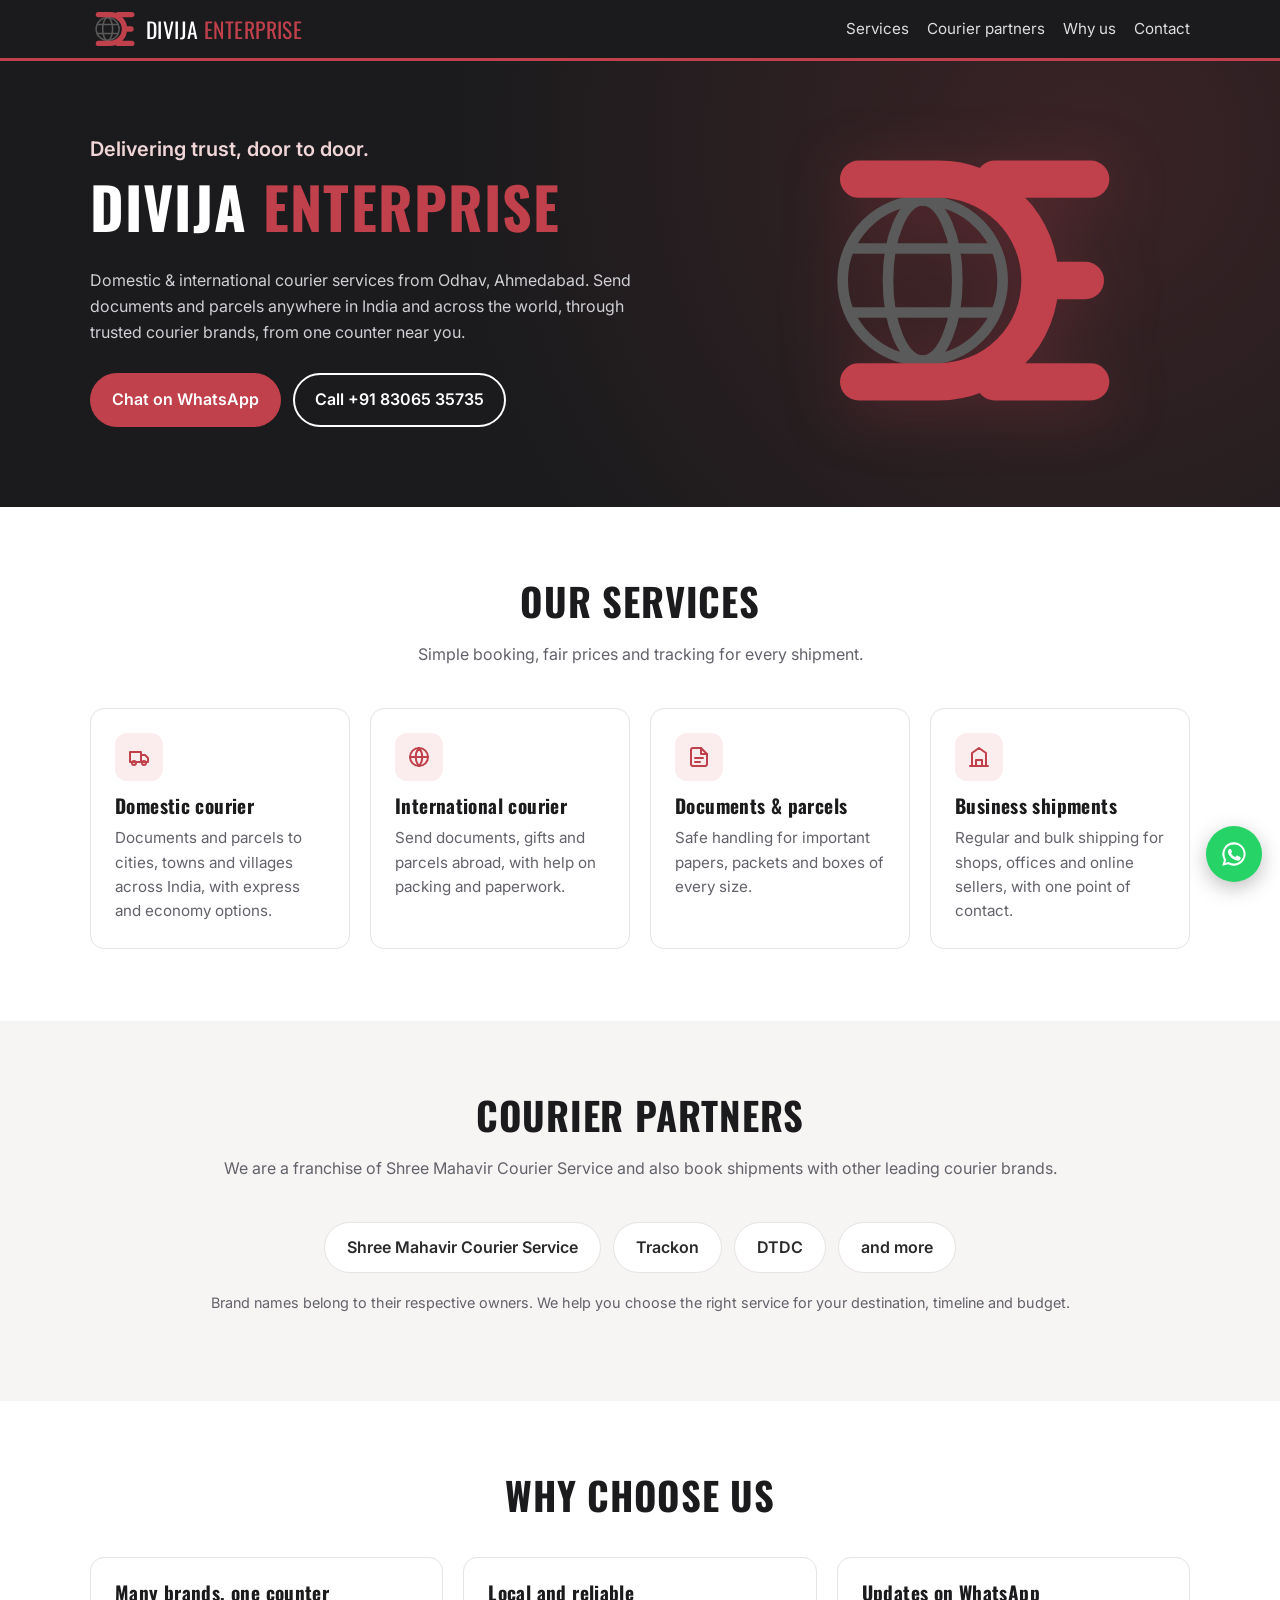
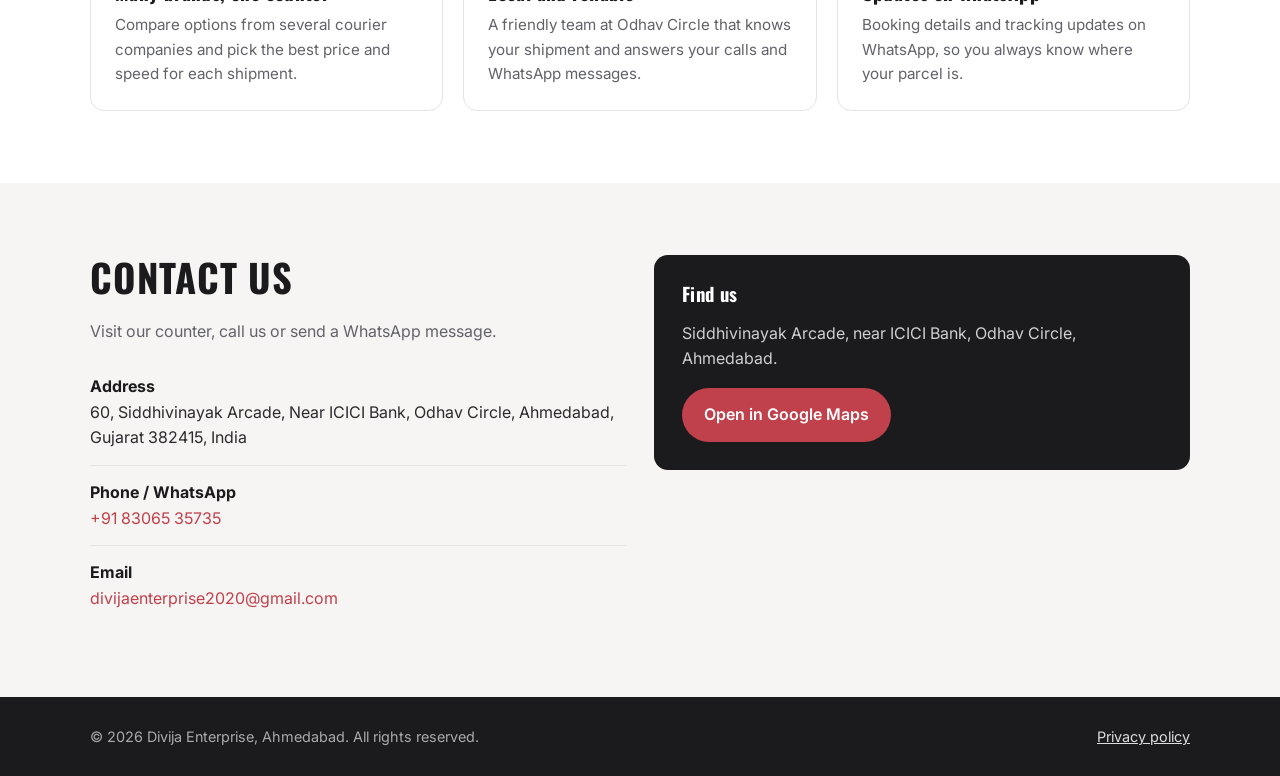
==== index.html @ 978f0c05 "Divija Enterprise website" ====
<!doctype html>
<html lang="en">
<head>
  <meta charset="utf-8">
  <meta name="viewport" content="width=device-width, initial-scale=1">
  <title>Divija Enterprise | Domestic &amp; International Courier Services, Odhav, Ahmedabad</title>
  <meta name="description" content="Divija Enterprise, Odhav, Ahmedabad: domestic and international courier services for documents and parcels. Franchise of Shree Mahavir Courier Service; we also book with Trackon, DTDC and other courier brands.">
  <link rel="icon" href="logo.svg" type="image/svg+xml">
  <link rel="preconnect" href="https://fonts.googleapis.com">
  <link rel="preconnect" href="https://fonts.gstatic.com" crossorigin>
  <link href="https://fonts.googleapis.com/css2?family=Inter:wght@400;600&family=Oswald:wght@500;700&display=swap" rel="stylesheet">
  <link rel="stylesheet" href="style.css">
</head>
<body>

<header class="site-header">
  <div class="wrap">
    <a class="brand" href="#top">
      <img src="logo.svg" alt="" width="46" height="38">
      <span class="brand-name">Divija <span>Enterprise</span></span>
    </a>
    <nav class="nav" aria-label="Main">
      <a href="#services">Services</a>
      <a href="#partners">Courier partners</a>
      <a href="#why">Why us</a>
      <a href="#contact">Contact</a>
    </nav>
  </div>
</header>

<main id="top">
  <section class="hero">
    <div class="wrap">
      <div>
        <p class="tagline">Delivering trust, door to door.</p>
        <h1>Divija <span>Enterprise</span></h1>
        <p class="lead">Domestic &amp; international courier services from Odhav, Ahmedabad. Send documents and parcels anywhere in India and across the world, through trusted courier brands, from one counter near you.</p>
        <div class="hero-actions">
          <a class="btn btn-primary" href="https://wa.me/918306535735?text=Hi%20Divija%20Enterprise%2C%20I%20want%20to%20send%20a%20courier." rel="noopener">Chat on WhatsApp</a>
          <a class="btn btn-ghost" href="tel:+918306535735">Call +91 83065 35735</a>
        </div>
      </div>
      <img class="hero-logo" src="logo.svg" alt="Divija Enterprise logo" width="320" height="267">
    </div>
  </section>

  <section id="services">
    <div class="wrap">
      <div class="section-title">
        <h2>Our services</h2>
        <p>Simple booking, fair prices and tracking for every shipment.</p>
      </div>
      <div class="grid grid-4">
        <article class="card">
          <div class="icon" aria-hidden="true">
            <svg width="24" height="24" viewBox="0 0 24 24" fill="none" stroke="currentColor" stroke-width="2" stroke-linecap="round" stroke-linejoin="round"><path d="M3 7h11v10H3zM14 10h4l3 3v4h-7z"/><circle cx="7" cy="18" r="2"/><circle cx="17" cy="18" r="2"/></svg>
          </div>
          <h3>Domestic courier</h3>
          <p>Documents and parcels to cities, towns and villages across India, with express and economy options.</p>
        </article>
        <article class="card">
          <div class="icon" aria-hidden="true">
            <svg width="24" height="24" viewBox="0 0 24 24" fill="none" stroke="currentColor" stroke-width="2" stroke-linecap="round" stroke-linejoin="round"><circle cx="12" cy="12" r="9"/><path d="M3 12h18M12 3a14 14 0 0 1 0 18M12 3a14 14 0 0 0 0 18"/></svg>
          </div>
          <h3>International courier</h3>
          <p>Send documents, gifts and parcels abroad, with help on packing and paperwork.</p>
        </article>
        <article class="card">
          <div class="icon" aria-hidden="true">
            <svg width="24" height="24" viewBox="0 0 24 24" fill="none" stroke="currentColor" stroke-width="2" stroke-linecap="round" stroke-linejoin="round"><path d="M14 3H6a2 2 0 0 0-2 2v14a2 2 0 0 0 2 2h12a2 2 0 0 0 2-2V9z"/><path d="M14 3v6h6M8 13h8M8 17h5"/></svg>
          </div>
          <h3>Documents &amp; parcels</h3>
          <p>Safe handling for important papers, packets and boxes of every size.</p>
        </article>
        <article class="card">
          <div class="icon" aria-hidden="true">
            <svg width="24" height="24" viewBox="0 0 24 24" fill="none" stroke="currentColor" stroke-width="2" stroke-linecap="round" stroke-linejoin="round"><path d="M3 21h18M5 21V8l7-5 7 5v13"/><path d="M9 21v-6h6v6"/></svg>
          </div>
          <h3>Business shipments</h3>
          <p>Regular and bulk shipping for shops, offices and online sellers, with one point of contact.</p>
        </article>
      </div>
    </div>
  </section>

  <section id="partners" class="section-soft">
    <div class="wrap">
      <div class="section-title">
        <h2>Courier partners</h2>
        <p>We are a franchise of Shree Mahavir Courier Service and also book shipments with other leading courier brands.</p>
      </div>
      <div class="partners">
        <span class="partner">Shree Mahavir Courier Service</span>
        <span class="partner">Trackon</span>
        <span class="partner">DTDC</span>
        <span class="partner">and more</span>
      </div>
      <p class="note">Brand names belong to their respective owners. We help you choose the right service for your destination, timeline and budget.</p>
    </div>
  </section>

  <section id="why">
    <div class="wrap">
      <div class="section-title">
        <h2>Why choose us</h2>
      </div>
      <div class="grid grid-3">
        <div class="card">
          <h3>Many brands, one counter</h3>
          <p>Compare options from several courier companies and pick the best price and speed for each shipment.</p>
        </div>
        <div class="card">
          <h3>Local and reliable</h3>
          <p>A friendly team at Odhav Circle that knows your shipment and answers your calls and WhatsApp messages.</p>
        </div>
        <div class="card">
          <h3>Updates on WhatsApp</h3>
          <p>Booking details and tracking updates on WhatsApp, so you always know where your parcel is.</p>
        </div>
      </div>
    </div>
  </section>

  <section id="contact" class="contact section-soft">
    <div class="wrap">
      <div>
        <div class="section-title" style="text-align:left;margin-bottom:16px">
          <h2>Contact us</h2>
          <p>Visit our counter, call us or send a WhatsApp message.</p>
        </div>
        <ul class="contact-list">
          <li>
            <div><strong>Address</strong>60, Siddhivinayak Arcade, Near ICICI Bank, Odhav Circle, Ahmedabad, Gujarat 382415, India</div>
          </li>
          <li>
            <div><strong>Phone / WhatsApp</strong><a href="tel:+918306535735">+91 83065 35735</a></div>
          </li>
          <li>
            <div><strong>Email</strong><a href="mailto:divijaenterprise2020@gmail.com">divijaenterprise2020@gmail.com</a></div>
          </li>
        </ul>
      </div>
      <div class="map-card">
        <h3>Find us</h3>
        <p>Siddhivinayak Arcade, near ICICI Bank, Odhav Circle, Ahmedabad.</p>
        <a class="btn btn-primary" href="https://www.google.com/maps/search/?api=1&amp;query=Siddhivinayak+Arcade+Odhav+Circle+Ahmedabad+382415" target="_blank" rel="noopener">Open in Google Maps</a>
      </div>
    </div>
  </section>
</main>

<footer class="site-footer">
  <div class="wrap">
    <span>&copy; 2026 Divija Enterprise, Ahmedabad. All rights reserved.</span>
    <span><a href="privacy.html">Privacy policy</a></span>
  </div>
</footer>

<a class="wa-float" href="https://wa.me/918306535735" aria-label="Chat with Divija Enterprise on WhatsApp" rel="noopener">
  <svg width="28" height="28" viewBox="0 0 24 24" fill="currentColor" aria-hidden="true"><path d="M12 2a10 10 0 0 0-8.6 15.1L2 22l5-1.3A10 10 0 1 0 12 2zm0 18.2a8.2 8.2 0 0 1-4.2-1.2l-.3-.2-3 .8.8-2.9-.2-.3A8.2 8.2 0 1 1 12 20.2zm4.5-6.1c-.2-.1-1.5-.7-1.7-.8-.2-.1-.4-.1-.6.1l-.8 1c-.1.2-.3.2-.5.1a6.7 6.7 0 0 1-3.3-2.9c-.2-.4.2-.4.7-1.3.1-.2 0-.3 0-.4l-.8-1.8c-.2-.5-.4-.4-.6-.4h-.5a1 1 0 0 0-.7.3 3 3 0 0 0-.9 2.2 5.2 5.2 0 0 0 1.1 2.8 11.9 11.9 0 0 0 4.6 4c1.7.7 2.3.8 3.2.7a2.7 2.7 0 0 0 1.8-1.3 2.2 2.2 0 0 0 .2-1.3c-.1-.1-.2-.2-.4-.3z"/></svg>
</a>

</body>
</html>
---- style.css ----
:root {
  --red: #c0404b;
  --red-dark: #9e2f39;
  --ink: #1b1b1d;
  --ink-2: #2a2a2d;
  --text: #2b2b2e;
  --muted: #62626a;
  --line: #e6e3e1;
  --bg: #ffffff;
  --bg-soft: #f7f5f4;
  --radius: 14px;
}

* { box-sizing: border-box; }
html { scroll-behavior: smooth; }
body {
  margin: 0;
  font-family: "Inter", system-ui, -apple-system, "Segoe UI", Roboto, sans-serif;
  color: var(--text);
  background: var(--bg);
  line-height: 1.6;
}
img { max-width: 100%; display: block; }
a { color: var(--red); }
h1, h2, h3, .brand-name {
  font-family: "Oswald", "Arial Narrow", sans-serif;
  letter-spacing: 0.02em;
  line-height: 1.15;
  margin: 0 0 0.5em;
}
.wrap { width: min(1100px, 100% - 32px); margin-inline: auto; }

/* Header */
.site-header {
  background: var(--ink);
  color: #fff;
  position: sticky; top: 0; z-index: 10;
  border-bottom: 3px solid var(--red);
}
.site-header .wrap { display: flex; align-items: center; justify-content: space-between; gap: 16px; padding: 10px 0; }
.brand { display: flex; align-items: center; gap: 10px; color: #fff; text-decoration: none; }
.brand img { width: 46px; height: auto; }
.brand-name { font-size: 1.35rem; text-transform: uppercase; margin: 0; color: #fff; }
.brand-name span { color: var(--red); }
.nav { display: flex; gap: 18px; }
.nav a { color: #ddd; text-decoration: none; font-size: 0.95rem; }
.nav a:hover { color: #fff; }

/* Buttons */
.btn {
  display: inline-flex; align-items: center; gap: 8px;
  padding: 12px 20px; border-radius: 999px;
  font-weight: 600; text-decoration: none; font-size: 1rem;
  border: 2px solid transparent;
}
.btn-primary { background: var(--red); color: #fff; }
.btn-primary:hover { background: var(--red-dark); }
.btn-ghost { border-color: #fff; color: #fff; }
.btn-ghost:hover { background: rgba(255,255,255,0.08); }

/* Hero */
.hero {
  background: radial-gradient(circle at 85% 20%, #3a2326 0%, var(--ink) 55%);
  color: #fff;
  padding: 72px 0 80px;
}
.hero .wrap { display: grid; grid-template-columns: 1.3fr 1fr; gap: 40px; align-items: center; }
.hero h1 { font-size: clamp(2.2rem, 5vw, 3.6rem); text-transform: uppercase; }
.hero h1 span { color: var(--red); }
.tagline { font-size: 1.25rem; color: #f1d6d8; margin: 0 0 8px; font-weight: 600; }
.hero p.lead { color: #cfcfd4; max-width: 560px; margin: 0 0 28px; }
.hero-actions { display: flex; flex-wrap: wrap; gap: 12px; }
.hero-logo { justify-self: center; width: min(320px, 80%); filter: drop-shadow(0 10px 30px rgba(192,64,75,0.25)); }

/* Sections */
section { padding: 72px 0; }
.section-soft { background: var(--bg-soft); }
.section-title { text-align: center; margin-bottom: 40px; }
.section-title h2 { font-size: clamp(1.7rem, 3.5vw, 2.4rem); text-transform: uppercase; color: var(--ink); }
.section-title p { color: var(--muted); margin: 0; }

.grid { display: grid; gap: 20px; }
.grid-4 { grid-template-columns: repeat(4, 1fr); }
.grid-3 { grid-template-columns: repeat(3, 1fr); }

.card {
  background: #fff; border: 1px solid var(--line); border-radius: var(--radius);
  padding: 24px;
}
.card .icon {
  width: 48px; height: 48px; border-radius: 12px;
  background: #fbeced; color: var(--red);
  display: grid; place-items: center; margin-bottom: 14px;
}
.card h3 { font-size: 1.2rem; color: var(--ink); }
.card p { margin: 0; color: var(--muted); font-size: 0.95rem; }

.partners { display: flex; flex-wrap: wrap; justify-content: center; gap: 12px; }
.partner {
  padding: 12px 22px; border-radius: 999px; background: #fff;
  border: 1px solid var(--line); font-weight: 600; color: var(--ink-2);
}
.note { text-align: center; color: var(--muted); font-size: 0.9rem; margin-top: 18px; }

.why li { margin-bottom: 10px; }

/* Contact */
.contact .wrap { display: grid; grid-template-columns: 1fr 1fr; gap: 28px; align-items: start; }
.contact-list { list-style: none; padding: 0; margin: 0; }
.contact-list li { display: flex; gap: 14px; padding: 14px 0; border-bottom: 1px solid var(--line); }
.contact-list li:last-child { border-bottom: 0; }
.contact-list strong { display: block; color: var(--ink); }
.contact-list a { text-decoration: none; }
.map-card { background: var(--ink); color: #fff; border-radius: var(--radius); padding: 28px; }
.map-card p { color: #cfcfd4; }

/* Footer */
.site-footer { background: var(--ink); color: #aaa; padding: 28px 0; font-size: 0.9rem; }
.site-footer .wrap { display: flex; flex-wrap: wrap; justify-content: space-between; gap: 12px; }
.site-footer a { color: #ddd; }

/* Legal page */
.legal { padding: 56px 0 72px; }
.legal .wrap { max-width: 820px; }
.legal h1 { font-size: 2.2rem; color: var(--ink); text-transform: uppercase; }
.legal h2 { font-size: 1.3rem; color: var(--ink); margin-top: 1.8em; }
.legal .updated { color: var(--muted); }

/* WhatsApp float */
.wa-float {
  position: fixed; right: 18px; bottom: 18px; z-index: 20;
  width: 56px; height: 56px; border-radius: 50%;
  background: #25d366; color: #fff; display: grid; place-items: center;
  box-shadow: 0 6px 20px rgba(0,0,0,0.25);
}

@media (max-width: 900px) {
  .grid-4 { grid-template-columns: repeat(2, 1fr); }
  .grid-3 { grid-template-columns: 1fr; }
  .hero .wrap, .contact .wrap { grid-template-columns: 1fr; }
  .hero-logo { order: -1; width: 180px; }
}
@media (max-width: 600px) {
  .nav { display: none; }
  .grid-4 { grid-template-columns: 1fr; }
  section { padding: 52px 0; }
  .hero { padding: 48px 0 56px; }
}
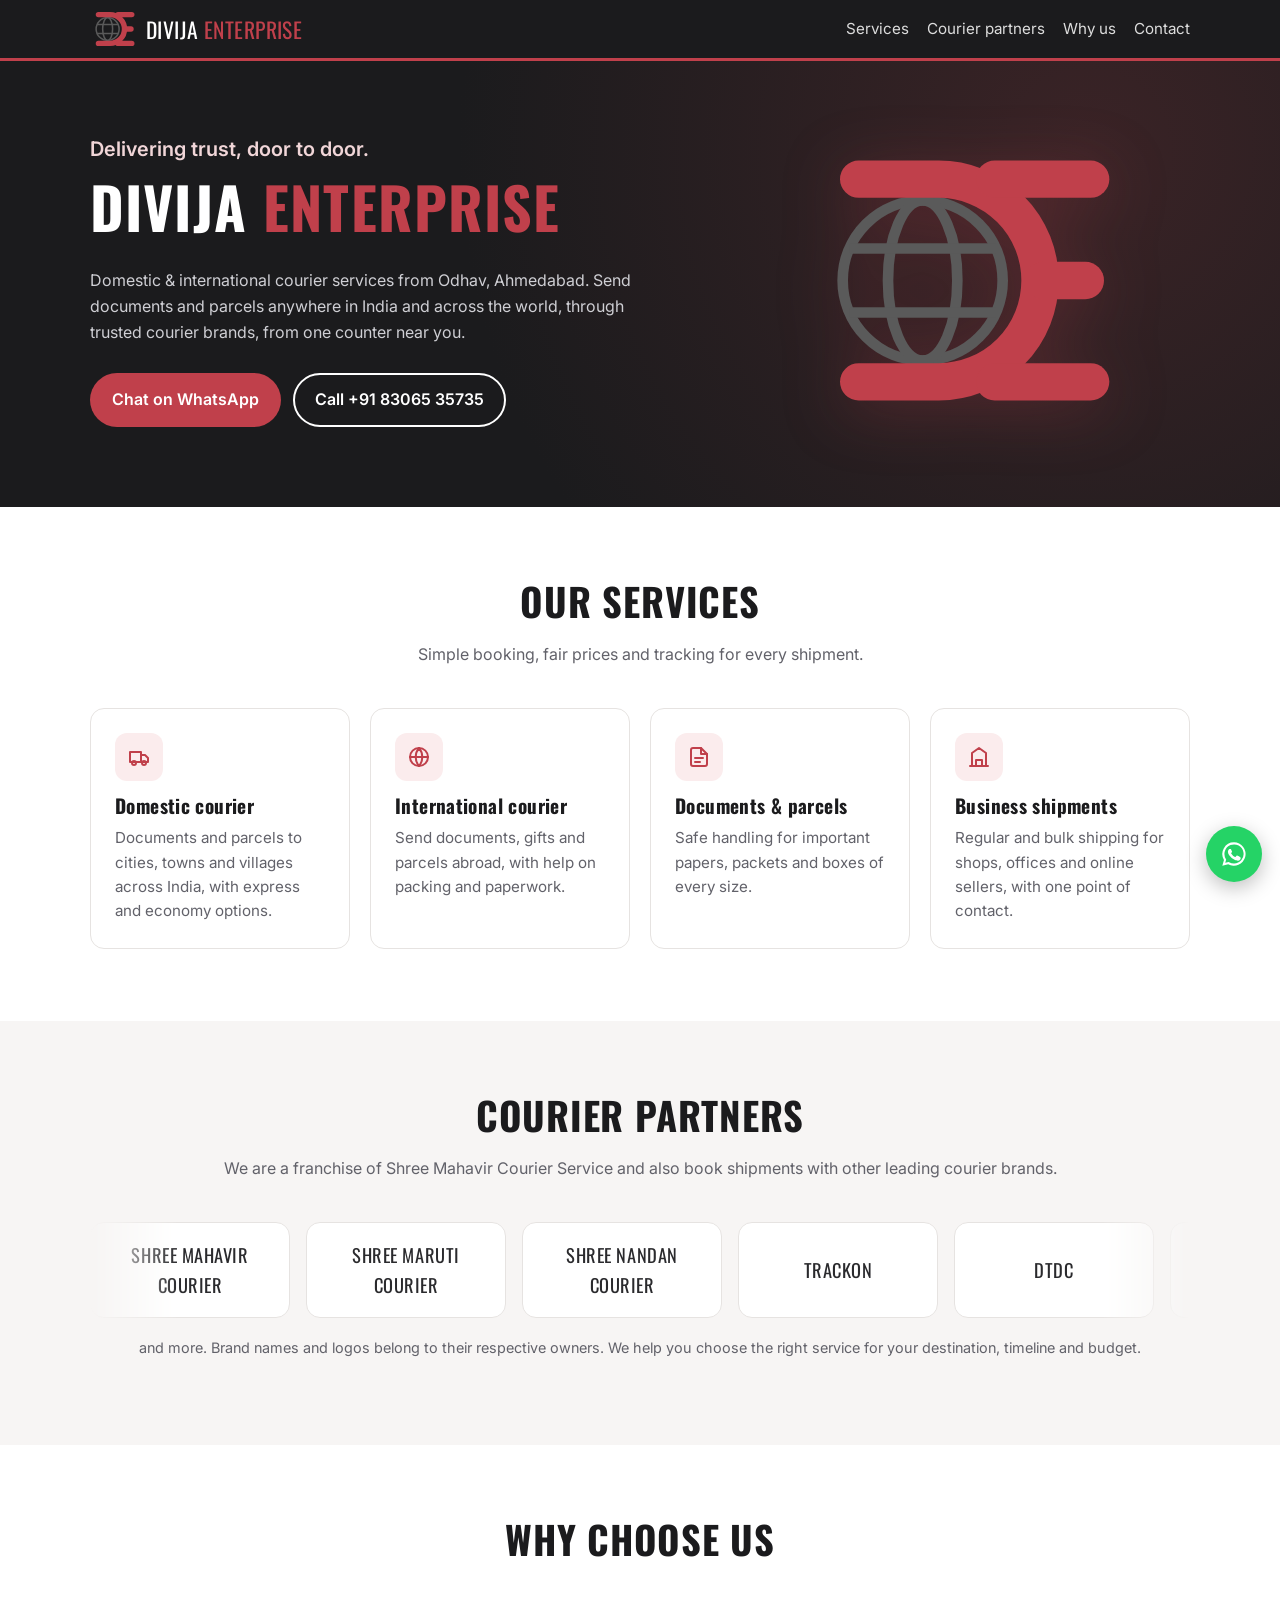
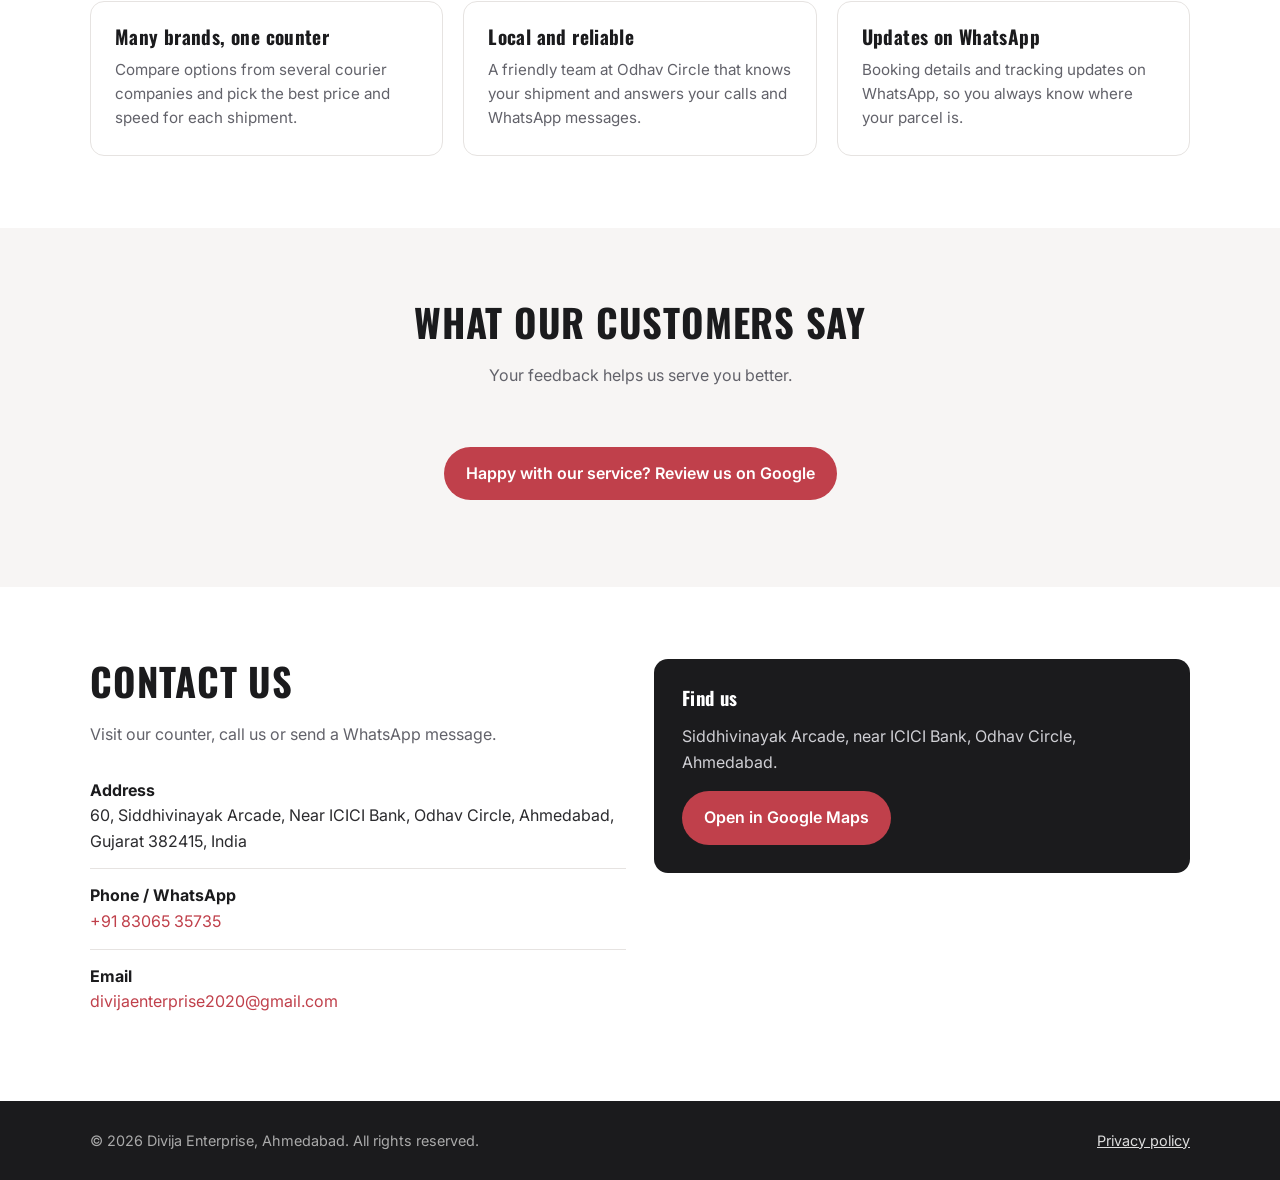
==== commit 157aaf11: "Partner slider and reviews section" ====
--- a/index.html
+++ b/index.html
@@ -89,13 +89,26 @@
         <h2>Courier partners</h2>
         <p>We are a franchise of Shree Mahavir Courier Service and also book shipments with other leading courier brands.</p>
       </div>
-      <div class="partners">
-        <span class="partner">Shree Mahavir Courier Service</span>
-        <span class="partner">Trackon</span>
-        <span class="partner">DTDC</span>
-        <span class="partner">and more</span>
+      <!-- Partner slider. To show a brand's official logo, put the file at partners/<file>.png
+           (the names below); until the file exists, the brand's name is shown instead. -->
+      <div class="slider" aria-label="Courier partners">
+        <div class="slider-track">
+          <div class="logo-tile"><img src="partners/mahavir.png" alt="Shree Mahavir Courier Service" onerror="this.remove()"><span>Shree Mahavir Courier</span></div>
+          <div class="logo-tile"><img src="partners/maruti.png" alt="Shree Maruti Courier" onerror="this.remove()"><span>Shree Maruti Courier</span></div>
+          <div class="logo-tile"><img src="partners/nandan.png" alt="Shree Nandan Courier" onerror="this.remove()"><span>Shree Nandan Courier</span></div>
+          <div class="logo-tile"><img src="partners/trackon.png" alt="Trackon" onerror="this.remove()"><span>Trackon</span></div>
+          <div class="logo-tile"><img src="partners/dtdc.png" alt="DTDC" onerror="this.remove()"><span>DTDC</span></div>
+          <div class="logo-tile"><img src="partners/madhur.png" alt="Madhur Courier" onerror="this.remove()"><span>Madhur Courier</span></div>
+          <!-- Copy of the same tiles so the loop is seamless (hidden from screen readers). -->
+          <div class="logo-tile" aria-hidden="true"><img src="partners/mahavir.png" alt="" onerror="this.remove()"><span>Shree Mahavir Courier</span></div>
+          <div class="logo-tile" aria-hidden="true"><img src="partners/maruti.png" alt="" onerror="this.remove()"><span>Shree Maruti Courier</span></div>
+          <div class="logo-tile" aria-hidden="true"><img src="partners/nandan.png" alt="" onerror="this.remove()"><span>Shree Nandan Courier</span></div>
+          <div class="logo-tile" aria-hidden="true"><img src="partners/trackon.png" alt="" onerror="this.remove()"><span>Trackon</span></div>
+          <div class="logo-tile" aria-hidden="true"><img src="partners/dtdc.png" alt="" onerror="this.remove()"><span>DTDC</span></div>
+          <div class="logo-tile" aria-hidden="true"><img src="partners/madhur.png" alt="" onerror="this.remove()"><span>Madhur Courier</span></div>
+        </div>
       </div>
-      <p class="note">Brand names belong to their respective owners. We help you choose the right service for your destination, timeline and budget.</p>
+      <p class="note">and more. Brand names and logos belong to their respective owners. We help you choose the right service for your destination, timeline and budget.</p>
     </div>
   </section>
 
@@ -121,7 +134,26 @@
     </div>
   </section>
 
-  <section id="contact" class="contact section-soft">
+  <section id="reviews" class="section-soft">
+    <div class="wrap">
+      <div class="section-title">
+        <h2>What our customers say</h2>
+        <p>Your feedback helps us serve you better.</p>
+      </div>
+      <div class="grid grid-3">
+        <!-- Add real customer reviews only (with the customer's permission). Copy this block for each one:
+        <figure class="card testimonial">
+          <div class="stars" aria-label="5 out of 5 stars">★★★★★</div>
+          <blockquote>"The customer's own words."</blockquote>
+          <figcaption><strong>Customer name</strong><span>Area, City</span></figcaption>
+        </figure>
+        -->
+      </div>
+      <p class="note"><a class="btn btn-primary" href="https://www.google.com/maps/search/?api=1&amp;query=Divija+Enterprise+Odhav+Ahmedabad" target="_blank" rel="noopener">Happy with our service? Review us on Google</a></p>
+    </div>
+  </section>
+
+  <section id="contact" class="contact">
     <div class="wrap">
       <div>
         <div class="section-title" style="text-align:left;margin-bottom:16px">
--- a/style.css
+++ b/style.css
@@ -95,11 +95,35 @@
 .card h3 { font-size: 1.2rem; color: var(--ink); }
 .card p { margin: 0; color: var(--muted); font-size: 0.95rem; }
 
-.partners { display: flex; flex-wrap: wrap; justify-content: center; gap: 12px; }
-.partner {
-  padding: 12px 22px; border-radius: 999px; background: #fff;
-  border: 1px solid var(--line); font-weight: 600; color: var(--ink-2);
+/* Partner logo slider */
+.slider {
+  overflow: hidden;
+  mask-image: linear-gradient(90deg, transparent, #000 8%, #000 92%, transparent);
+  -webkit-mask-image: linear-gradient(90deg, transparent, #000 8%, #000 92%, transparent);
 }
+.slider-track { display: flex; gap: 16px; width: max-content; animation: slide 30s linear infinite; }
+.slider:hover .slider-track { animation-play-state: paused; }
+@keyframes slide { to { transform: translateX(calc(-50% - 8px)); } }
+.logo-tile {
+  flex: 0 0 auto; width: 200px; height: 96px; padding: 14px 18px;
+  display: grid; place-items: center; text-align: center;
+  background: #fff; border: 1px solid var(--line); border-radius: var(--radius);
+  font-family: "Oswald", "Arial Narrow", sans-serif; font-size: 1.15rem;
+  letter-spacing: 0.03em; text-transform: uppercase; color: var(--ink-2);
+}
+.logo-tile img { max-height: 64px; max-width: 160px; object-fit: contain; }
+.logo-tile:has(img) span { display: none; }
+@media (prefers-reduced-motion: reduce) {
+  .slider-track { animation: none; flex-wrap: wrap; justify-content: center; width: auto; }
+  .slider-track [aria-hidden="true"] { display: none; }
+}
+
+/* Testimonials */
+.testimonial { margin: 0; display: flex; flex-direction: column; gap: 12px; }
+.testimonial .stars { color: #e3a008; letter-spacing: 2px; }
+.testimonial blockquote { margin: 0; color: var(--text); font-size: 1rem; }
+.testimonial figcaption strong { display: block; color: var(--ink); }
+.testimonial figcaption span { color: var(--muted); font-size: 0.9rem; }
 .note { text-align: center; color: var(--muted); font-size: 0.9rem; margin-top: 18px; }
 
 .why li { margin-bottom: 10px; }
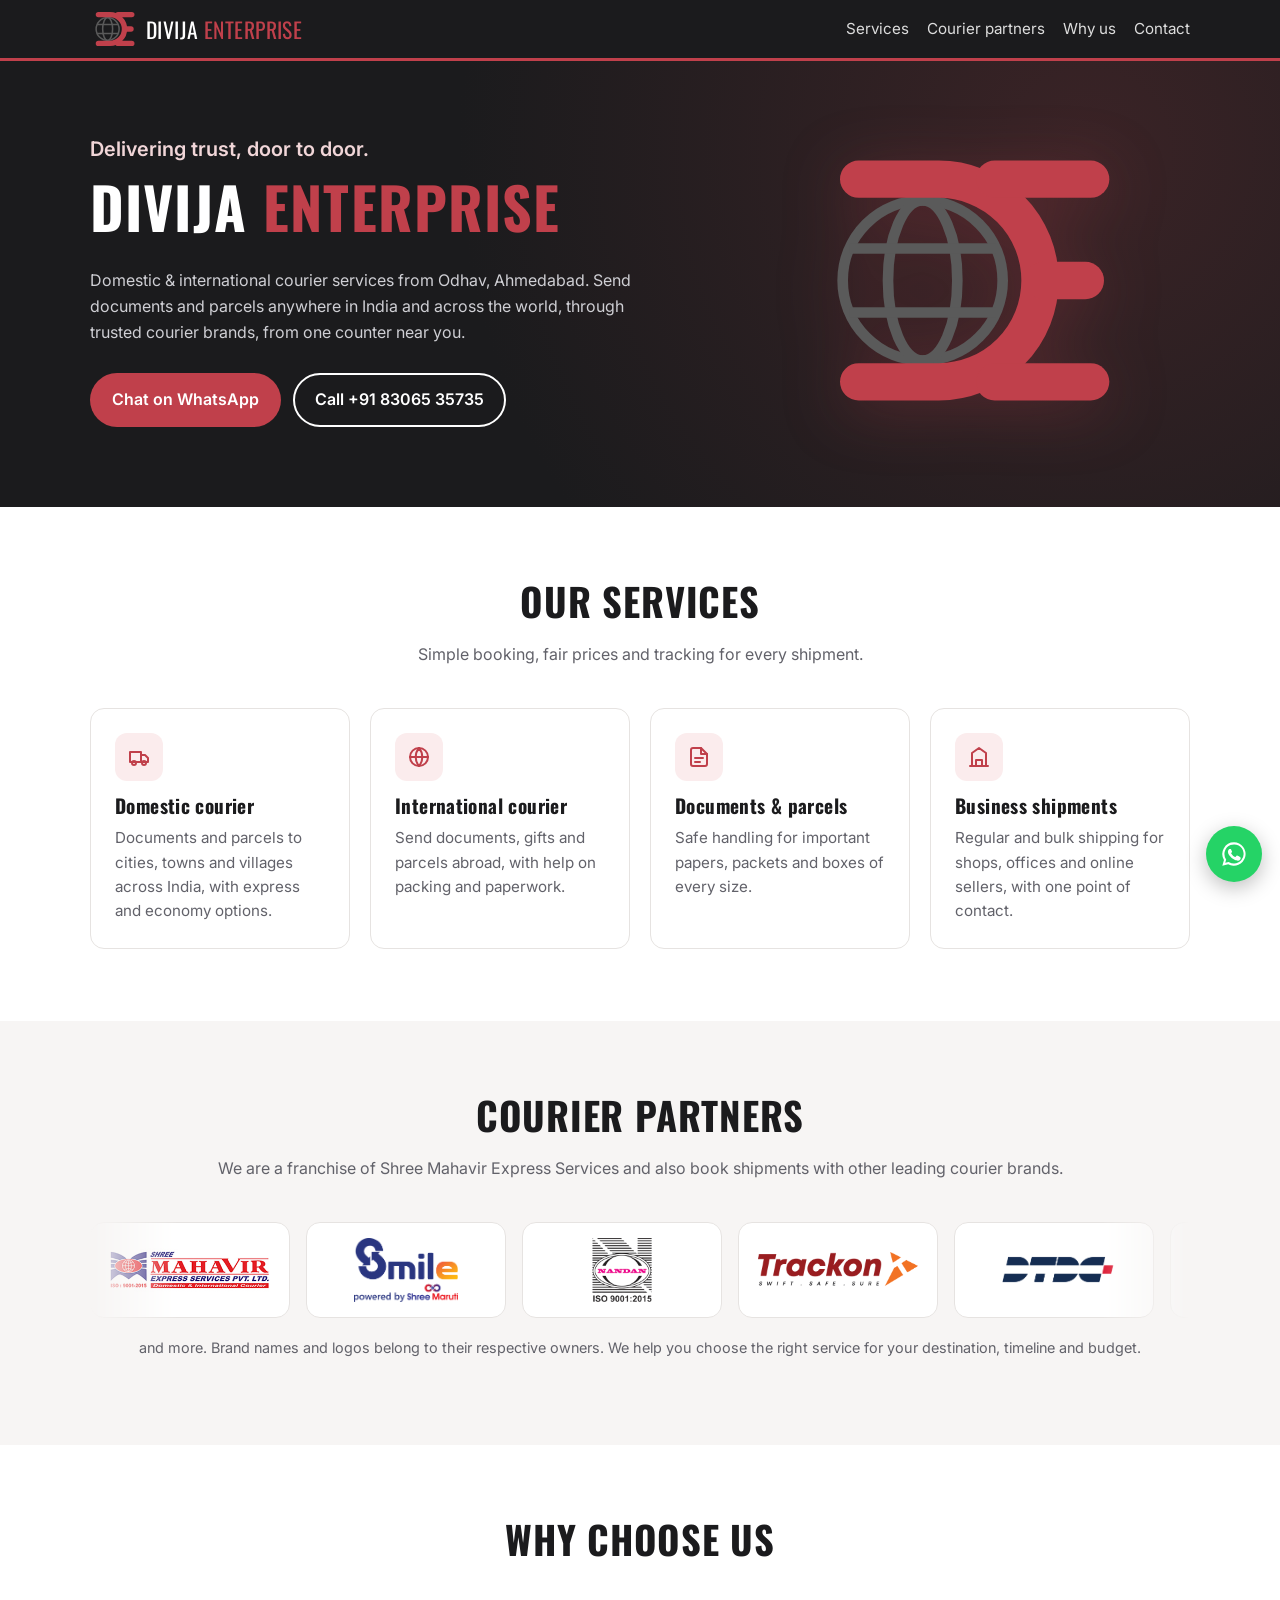
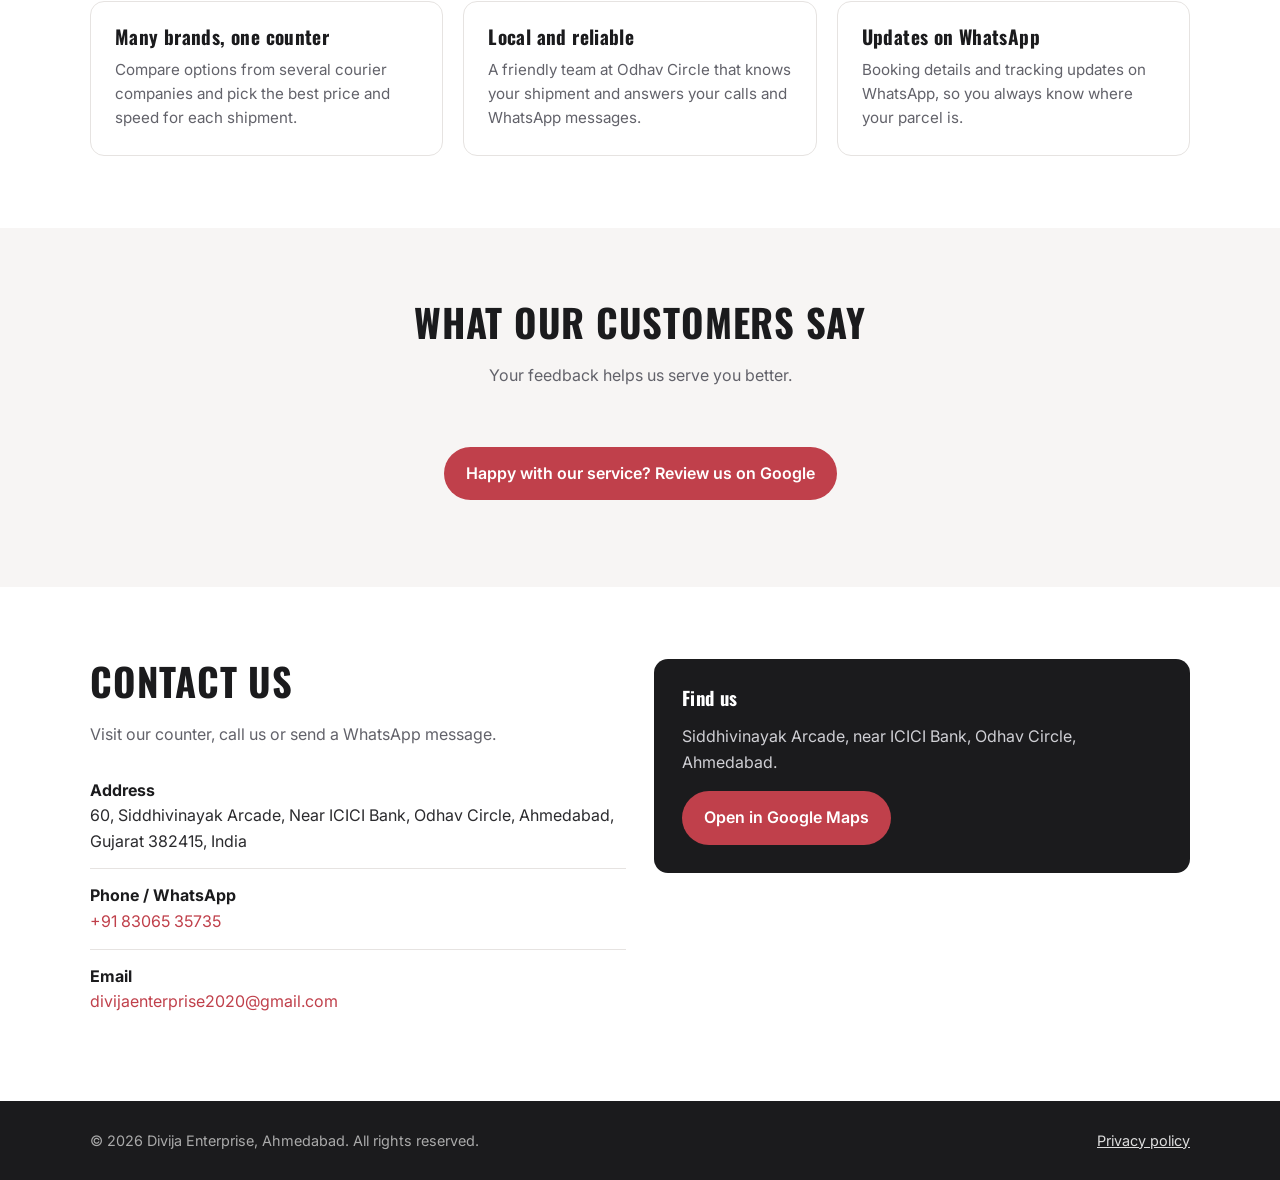
==== commit b3ab37eb: "Courier partner logos" ====
--- a/index.html
+++ b/index.html
@@ -4,7 +4,7 @@
   <meta charset="utf-8">
   <meta name="viewport" content="width=device-width, initial-scale=1">
   <title>Divija Enterprise | Domestic &amp; International Courier Services, Odhav, Ahmedabad</title>
-  <meta name="description" content="Divija Enterprise, Odhav, Ahmedabad: domestic and international courier services for documents and parcels. Franchise of Shree Mahavir Courier Service; we also book with Trackon, DTDC and other courier brands.">
+  <meta name="description" content="Divija Enterprise, Odhav, Ahmedabad: domestic and international courier services for documents and parcels. Franchise of Shree Mahavir Express Services; we also book with Trackon, DTDC and other courier brands.">
   <link rel="icon" href="logo.svg" type="image/svg+xml">
   <link rel="preconnect" href="https://fonts.googleapis.com">
   <link rel="preconnect" href="https://fonts.gstatic.com" crossorigin>
@@ -87,23 +87,23 @@
     <div class="wrap">
       <div class="section-title">
         <h2>Courier partners</h2>
-        <p>We are a franchise of Shree Mahavir Courier Service and also book shipments with other leading courier brands.</p>
+        <p>We are a franchise of Shree Mahavir Express Services and also book shipments with other leading courier brands.</p>
       </div>
       <!-- Partner slider. To show a brand's official logo, put the file at partners/<file>.png
            (the names below); until the file exists, the brand's name is shown instead. -->
       <div class="slider" aria-label="Courier partners">
         <div class="slider-track">
-          <div class="logo-tile"><img src="partners/mahavir.png" alt="Shree Mahavir Courier Service" onerror="this.remove()"><span>Shree Mahavir Courier</span></div>
+          <div class="logo-tile"><img src="partners/mahavir.jpg" alt="Shree Mahavir Express Services" onerror="this.remove()"><span>Shree Mahavir Express Services</span></div>
           <div class="logo-tile"><img src="partners/maruti.png" alt="Shree Maruti Courier" onerror="this.remove()"><span>Shree Maruti Courier</span></div>
           <div class="logo-tile"><img src="partners/nandan.png" alt="Shree Nandan Courier" onerror="this.remove()"><span>Shree Nandan Courier</span></div>
-          <div class="logo-tile"><img src="partners/trackon.png" alt="Trackon" onerror="this.remove()"><span>Trackon</span></div>
+          <div class="logo-tile"><img src="partners/trackon.webp" alt="Trackon" onerror="this.remove()"><span>Trackon</span></div>
           <div class="logo-tile"><img src="partners/dtdc.png" alt="DTDC" onerror="this.remove()"><span>DTDC</span></div>
-          <div class="logo-tile"><img src="partners/madhur.png" alt="Madhur Courier" onerror="this.remove()"><span>Madhur Courier</span></div>
+          <div class="logo-tile"><img src="partners/madhur.png" alt="Madhur Courier Services" onerror="this.remove()"><span>Madhur Courier</span></div>
           <!-- Copy of the same tiles so the loop is seamless (hidden from screen readers). -->
-          <div class="logo-tile" aria-hidden="true"><img src="partners/mahavir.png" alt="" onerror="this.remove()"><span>Shree Mahavir Courier</span></div>
+          <div class="logo-tile" aria-hidden="true"><img src="partners/mahavir.jpg" alt="" onerror="this.remove()"><span>Shree Mahavir Express Services</span></div>
           <div class="logo-tile" aria-hidden="true"><img src="partners/maruti.png" alt="" onerror="this.remove()"><span>Shree Maruti Courier</span></div>
           <div class="logo-tile" aria-hidden="true"><img src="partners/nandan.png" alt="" onerror="this.remove()"><span>Shree Nandan Courier</span></div>
-          <div class="logo-tile" aria-hidden="true"><img src="partners/trackon.png" alt="" onerror="this.remove()"><span>Trackon</span></div>
+          <div class="logo-tile" aria-hidden="true"><img src="partners/trackon.webp" alt="" onerror="this.remove()"><span>Trackon</span></div>
           <div class="logo-tile" aria-hidden="true"><img src="partners/dtdc.png" alt="" onerror="this.remove()"><span>DTDC</span></div>
           <div class="logo-tile" aria-hidden="true"><img src="partners/madhur.png" alt="" onerror="this.remove()"><span>Madhur Courier</span></div>
         </div>
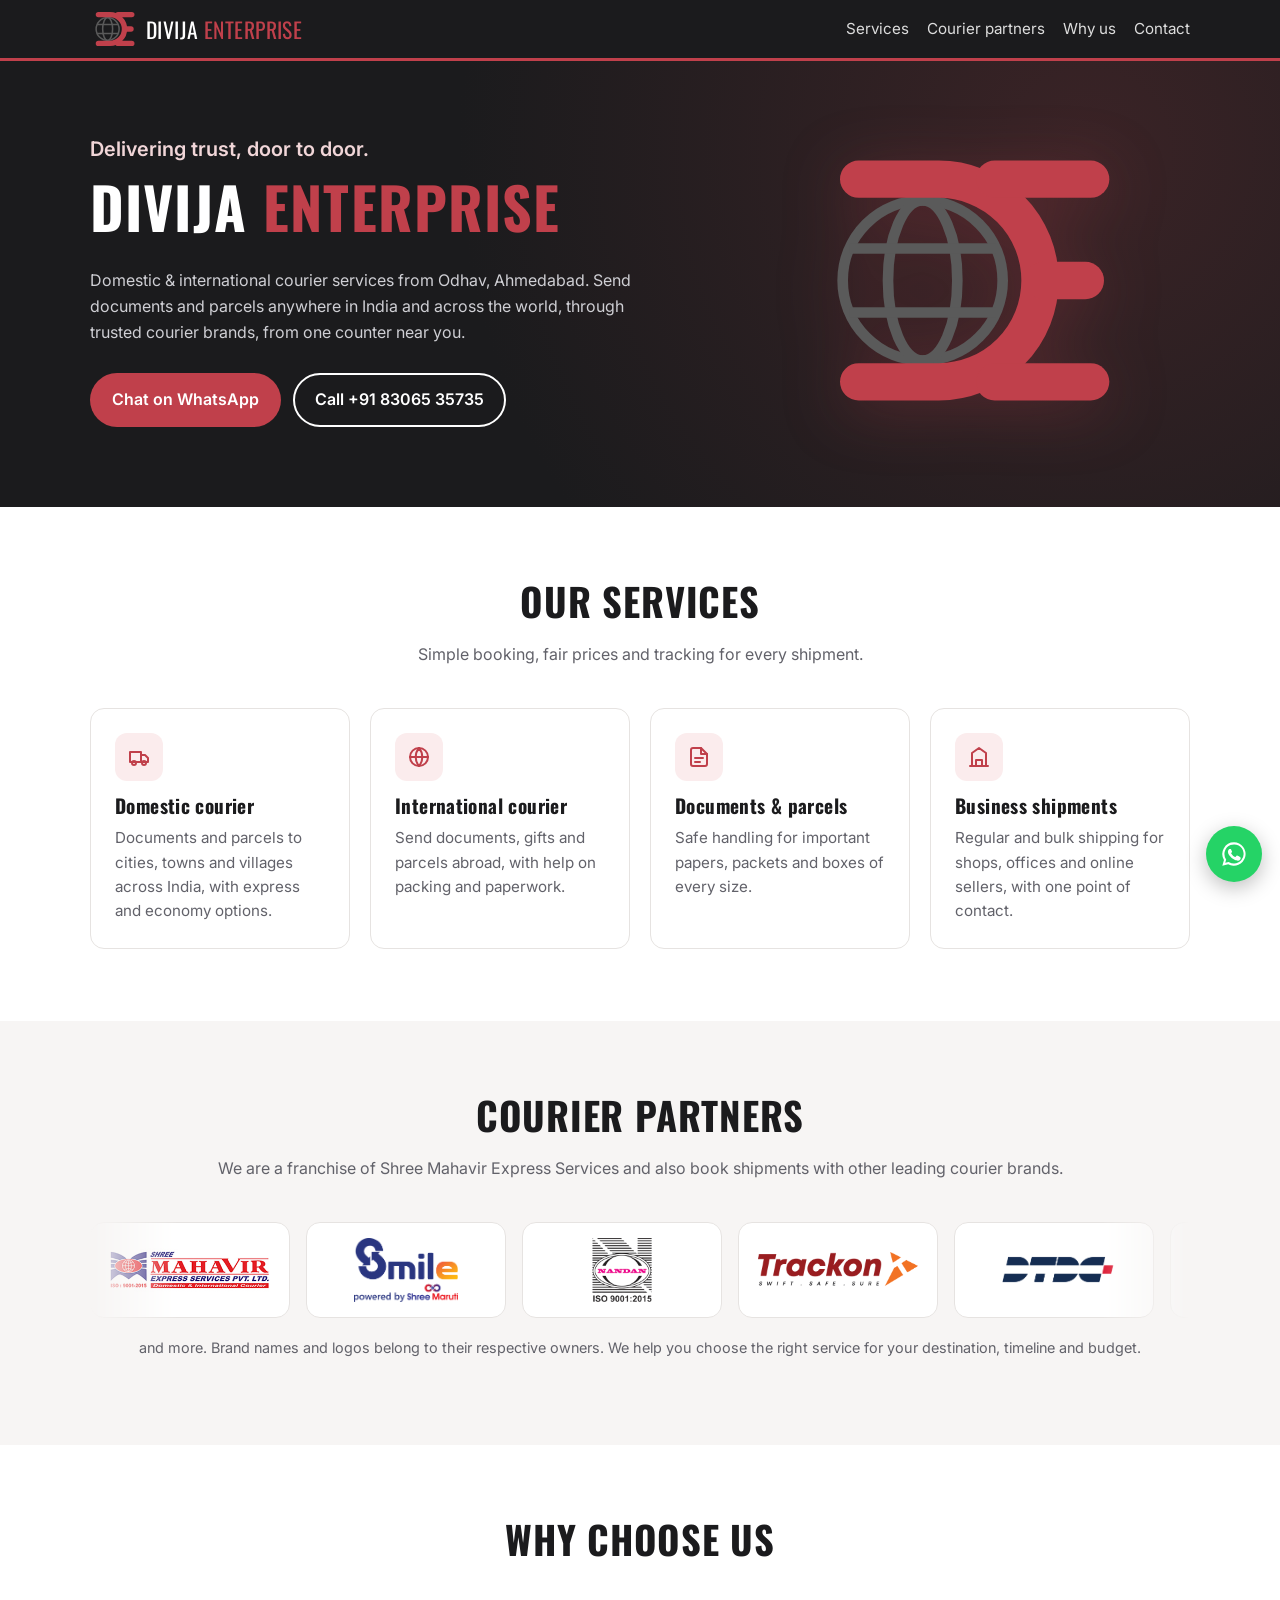
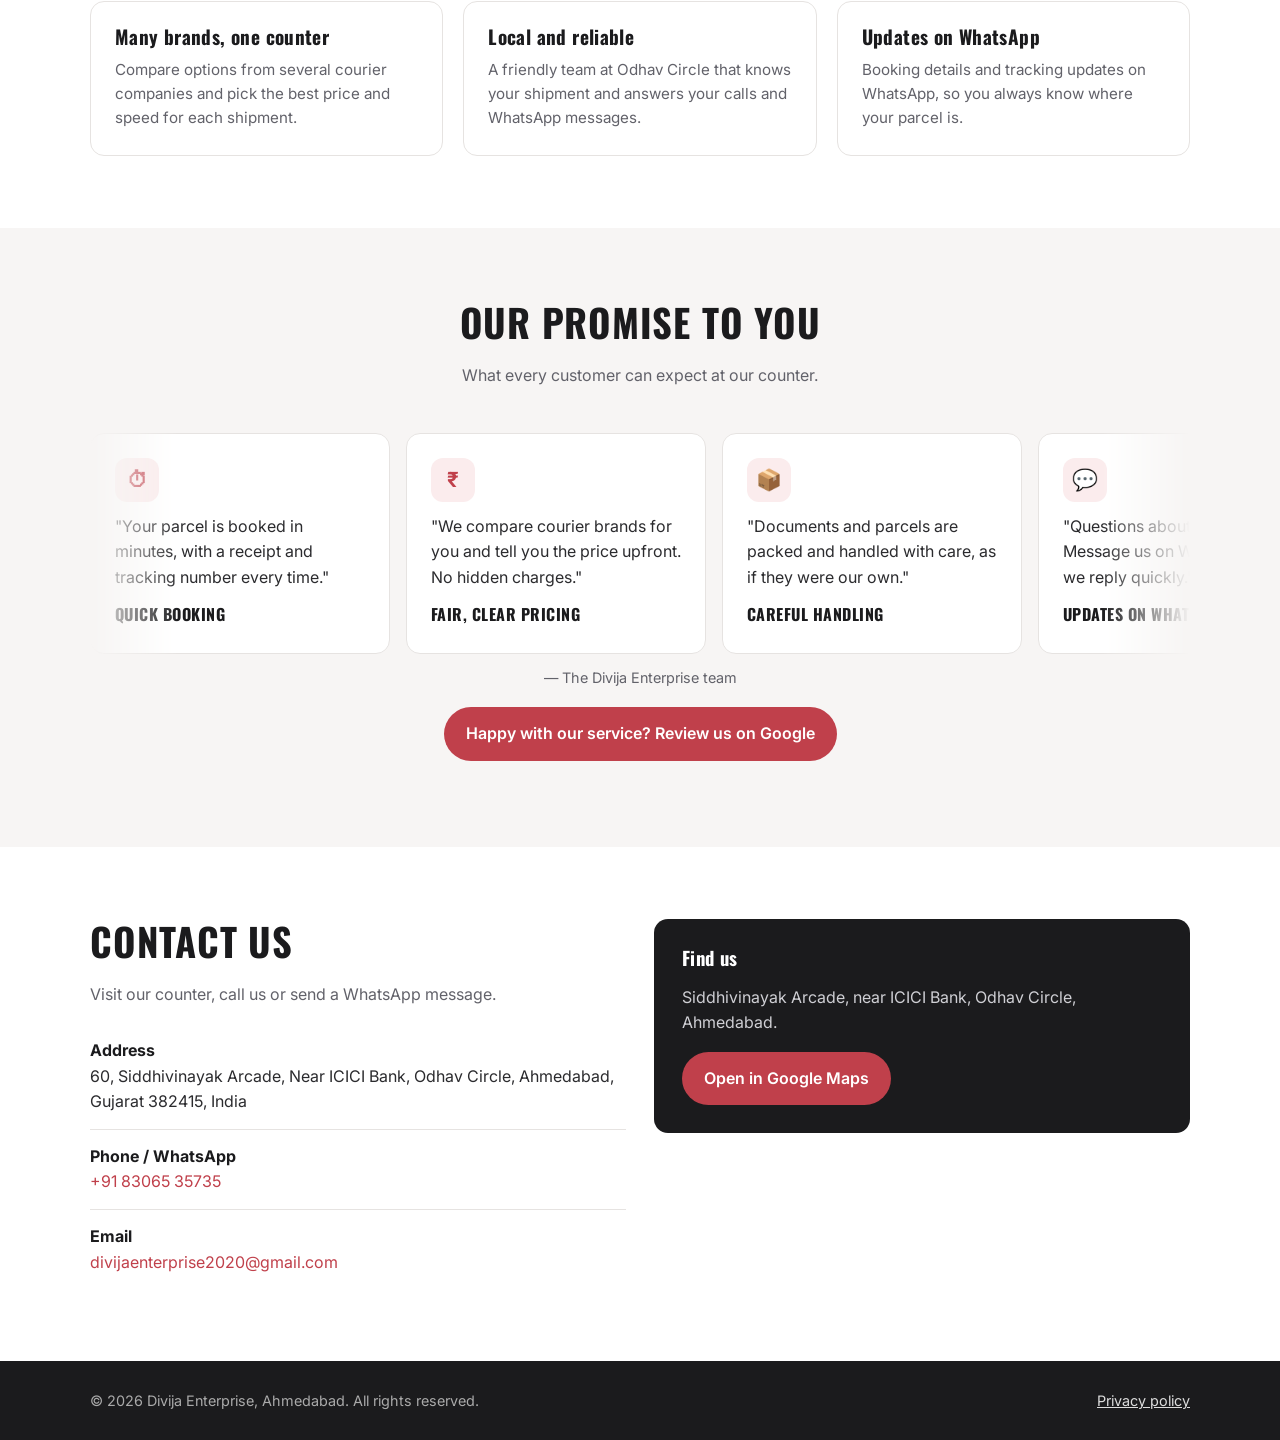
==== commit c628a0f1: "Link office on Google Maps" ====
--- a/index.html
+++ b/index.html
@@ -137,19 +137,33 @@
   <section id="reviews" class="section-soft">
     <div class="wrap">
       <div class="section-title">
-        <h2>What our customers say</h2>
-        <p>Your feedback helps us serve you better.</p>
-      </div>
-      <div class="grid grid-3">
-        <!-- Add real customer reviews only (with the customer's permission). Copy this block for each one:
-        <figure class="card testimonial">
-          <div class="stars" aria-label="5 out of 5 stars">★★★★★</div>
-          <blockquote>"The customer's own words."</blockquote>
-          <figcaption><strong>Customer name</strong><span>Area, City</span></figcaption>
-        </figure>
-        -->
-      </div>
-      <p class="note"><a class="btn btn-primary" href="https://www.google.com/maps/search/?api=1&amp;query=Divija+Enterprise+Odhav+Ahmedabad" target="_blank" rel="noopener">Happy with our service? Review us on Google</a></p>
+        <h2>Our promise to you</h2>
+        <p>What every customer can expect at our counter.</p>
+      </div>
+      <div class="slider slider-cards" aria-label="Our promises">
+        <div class="slider-track slow">
+          <!-- Real customer reviews (with the customer's permission) can be added to this slider too:
+          <figure class="card testimonial">
+            <div class="stars" aria-label="5 out of 5 stars">★★★★★</div>
+            <blockquote>"The customer's own words."</blockquote>
+            <figcaption><strong>Customer name</strong><span>Area, City</span></figcaption>
+          </figure>
+          Add each one twice: once here and once in the copy below. -->
+          <figure class="card promise"><div class="promise-icon" aria-hidden="true">⏱</div><blockquote>"Your parcel is booked in minutes, with a receipt and tracking number every time."</blockquote><figcaption><strong>Quick booking</strong></figcaption></figure>
+          <figure class="card promise"><div class="promise-icon" aria-hidden="true">₹</div><blockquote>"We compare courier brands for you and tell you the price upfront. No hidden charges."</blockquote><figcaption><strong>Fair, clear pricing</strong></figcaption></figure>
+          <figure class="card promise"><div class="promise-icon" aria-hidden="true">📦</div><blockquote>"Documents and parcels are packed and handled with care, as if they were our own."</blockquote><figcaption><strong>Careful handling</strong></figcaption></figure>
+          <figure class="card promise"><div class="promise-icon" aria-hidden="true">💬</div><blockquote>"Questions about your shipment? Message us on WhatsApp and we reply quickly."</blockquote><figcaption><strong>Updates on WhatsApp</strong></figcaption></figure>
+          <figure class="card promise"><div class="promise-icon" aria-hidden="true">🌍</div><blockquote>"From Ahmedabad to anywhere in India or abroad, we help you choose the right service."</blockquote><figcaption><strong>India and worldwide</strong></figcaption></figure>
+          <!-- Copy for the seamless loop (hidden from screen readers). -->
+          <figure class="card promise" aria-hidden="true"><div class="promise-icon">⏱</div><blockquote>"Your parcel is booked in minutes, with a receipt and tracking number every time."</blockquote><figcaption><strong>Quick booking</strong></figcaption></figure>
+          <figure class="card promise" aria-hidden="true"><div class="promise-icon">₹</div><blockquote>"We compare courier brands for you and tell you the price upfront. No hidden charges."</blockquote><figcaption><strong>Fair, clear pricing</strong></figcaption></figure>
+          <figure class="card promise" aria-hidden="true"><div class="promise-icon">📦</div><blockquote>"Documents and parcels are packed and handled with care, as if they were our own."</blockquote><figcaption><strong>Careful handling</strong></figcaption></figure>
+          <figure class="card promise" aria-hidden="true"><div class="promise-icon">💬</div><blockquote>"Questions about your shipment? Message us on WhatsApp and we reply quickly."</blockquote><figcaption><strong>Updates on WhatsApp</strong></figcaption></figure>
+          <figure class="card promise" aria-hidden="true"><div class="promise-icon">🌍</div><blockquote>"From Ahmedabad to anywhere in India or abroad, we help you choose the right service."</blockquote><figcaption><strong>India and worldwide</strong></figcaption></figure>
+        </div>
+      </div>
+      <p class="note" style="margin-top:4px">— The Divija Enterprise team</p>
+      <p class="note"><a class="btn btn-primary" href="https://www.google.com/maps?cid=14158673834589068354" target="_blank" rel="noopener">Happy with our service? Review us on Google</a></p>
     </div>
   </section>
 
@@ -175,7 +189,7 @@
       <div class="map-card">
         <h3>Find us</h3>
         <p>Siddhivinayak Arcade, near ICICI Bank, Odhav Circle, Ahmedabad.</p>
-        <a class="btn btn-primary" href="https://www.google.com/maps/search/?api=1&amp;query=Siddhivinayak+Arcade+Odhav+Circle+Ahmedabad+382415" target="_blank" rel="noopener">Open in Google Maps</a>
+        <a class="btn btn-primary" href="https://www.google.com/maps?cid=14158673834589068354" target="_blank" rel="noopener">Open in Google Maps</a>
       </div>
     </div>
   </section>
--- a/style.css
+++ b/style.css
@@ -118,6 +118,18 @@
   .slider-track [aria-hidden="true"] { display: none; }
 }
 
+/* Card slider (promises / reviews) */
+.slider-cards { padding: 4px 0 8px; }
+.slider-track.slow { animation-duration: 45s; align-items: stretch; }
+.slider-cards .card { flex: 0 0 auto; width: 300px; margin: 0; }
+.promise { display: flex; flex-direction: column; gap: 12px; }
+.promise-icon {
+  width: 44px; height: 44px; border-radius: 12px; background: #fbeced; color: var(--red);
+  display: grid; place-items: center; font-size: 1.3rem; font-weight: 700;
+}
+.promise blockquote { margin: 0; color: var(--text); flex: 1; }
+.promise figcaption strong { color: var(--ink); font-family: "Oswald", "Arial Narrow", sans-serif; letter-spacing: 0.03em; text-transform: uppercase; }
+
 /* Testimonials */
 .testimonial { margin: 0; display: flex; flex-direction: column; gap: 12px; }
 .testimonial .stars { color: #e3a008; letter-spacing: 2px; }
